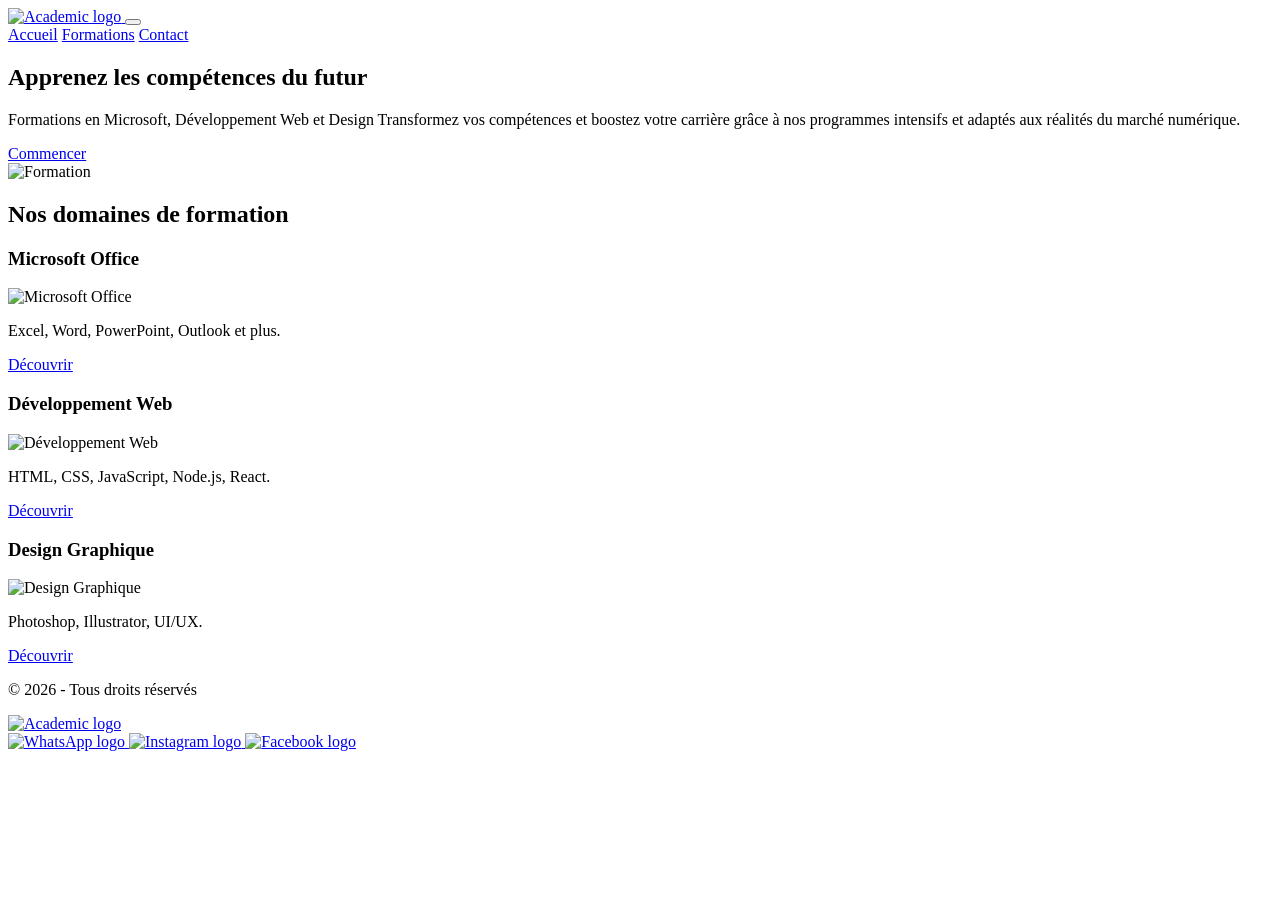
==== index.html @ d9df2029 "Add files via upload" ====
<!DOCTYPE html>
<html lang="fr">
<head>
<meta charset="UTF-8">
<title>Academic</title>
<link rel="stylesheet" href="css/style.css">
<link href="https://fonts.googleapis.com/css2?family=League+Spartan:wght@300;400;500;600;700&display=swap" rel="stylesheet">
</head>

<body>

<header>
<a href="index.html" class="logo">
    <img src="images/Cream_Black_Typography_Loop_Brand_Logo-removebg-preview (1).png" alt="Academic logo">
</a>

    <button class="nav-toggle" aria-label="Ouvrir le menu">
        <span class="hamburger"></span>
    </button>

    <nav>
        <a href="index.html">Accueil</a>
        <a href="formations.html">Formations</a>
        <a href="contact.html">Contact</a>
    </nav>
</header>

<section class="hero">

<div class="hero-content">
<h1 >Apprenez les compétences du futur</h1>

<p>
Formations en Microsoft, Développement Web et Design

Transformez vos compétences et boostez votre carrière grâce à nos programmes 
intensifs et adaptés aux réalités du marché numérique.
</p>

<a href="formations.html" class="btn">Commencer</a>

</div>

<div class="hero-image">
<img src="images/image_1773230010198.jpeg" alt="Formation">
</div>

</section>


<section class="categories">

<h2>Nos domaines de formation</h2>

<div class="cards">

<div class="card">


<h3>Microsoft Office</h3>
<img src="images/file_00000000838871f5baf4f0edb99ecd4b.png" alt="Microsoft Office">
<p>Excel, Word, PowerPoint, Outlook et plus.</p>

<a href="microsoft.html" class="btn">Découvrir</a>
</div>

<div class="card">
    <h3>Développement Web</h3>
<img src="images/HTML.jpg" alt="Développement Web">

<p>HTML, CSS, JavaScript, Node.js, React.</p>
<a href="web.html" class="btn">Découvrir</a>
</div>

<div class="card">
<h3>Design Graphique</h3>
<img src="images/Canva-logo.png" alt="Design Graphique">
<p>Photoshop, Illustrator, UI/UX.</p>
<a href="design.html" class="btn">Découvrir</a>
</div>

</div>

</section>

<footer>

<p>© 2026 - Tous droits réservés</p>
<a href="index.html" class="logo">
    <img src="images/Cream_Black_Typography_Loop_Brand_Logo-removebg-preview (1).png" alt="Academic logo">
</a>

<div class="social-icons">
    <a href="https://wa.me/243818373375" aria-label="WhatsApp" title="WhatsApp" target="_blank" rel="noopener noreferrer">
        <img src="https://cdn.simpleicons.org/whatsapp" alt="WhatsApp logo">
    </a>
    <a href="https://instagram.com/junior.kalubi.14" aria-label="Instagram" title="Instagram" target="_blank" rel="noopener noreferrer">
        <img src="https://cdn.simpleicons.org/instagram" alt="Instagram logo">
    </a>
    <a href="https://facebook.com/juniorkalubi" aria-label="Facebook" title="Facebook" target="_blank" rel="noopener noreferrer">
        <img src="https://cdn.simpleicons.org/facebook" alt="Facebook logo">
    </a>
</div>

</footer>

<script src="js/main.js"></script>

</body>
</html>
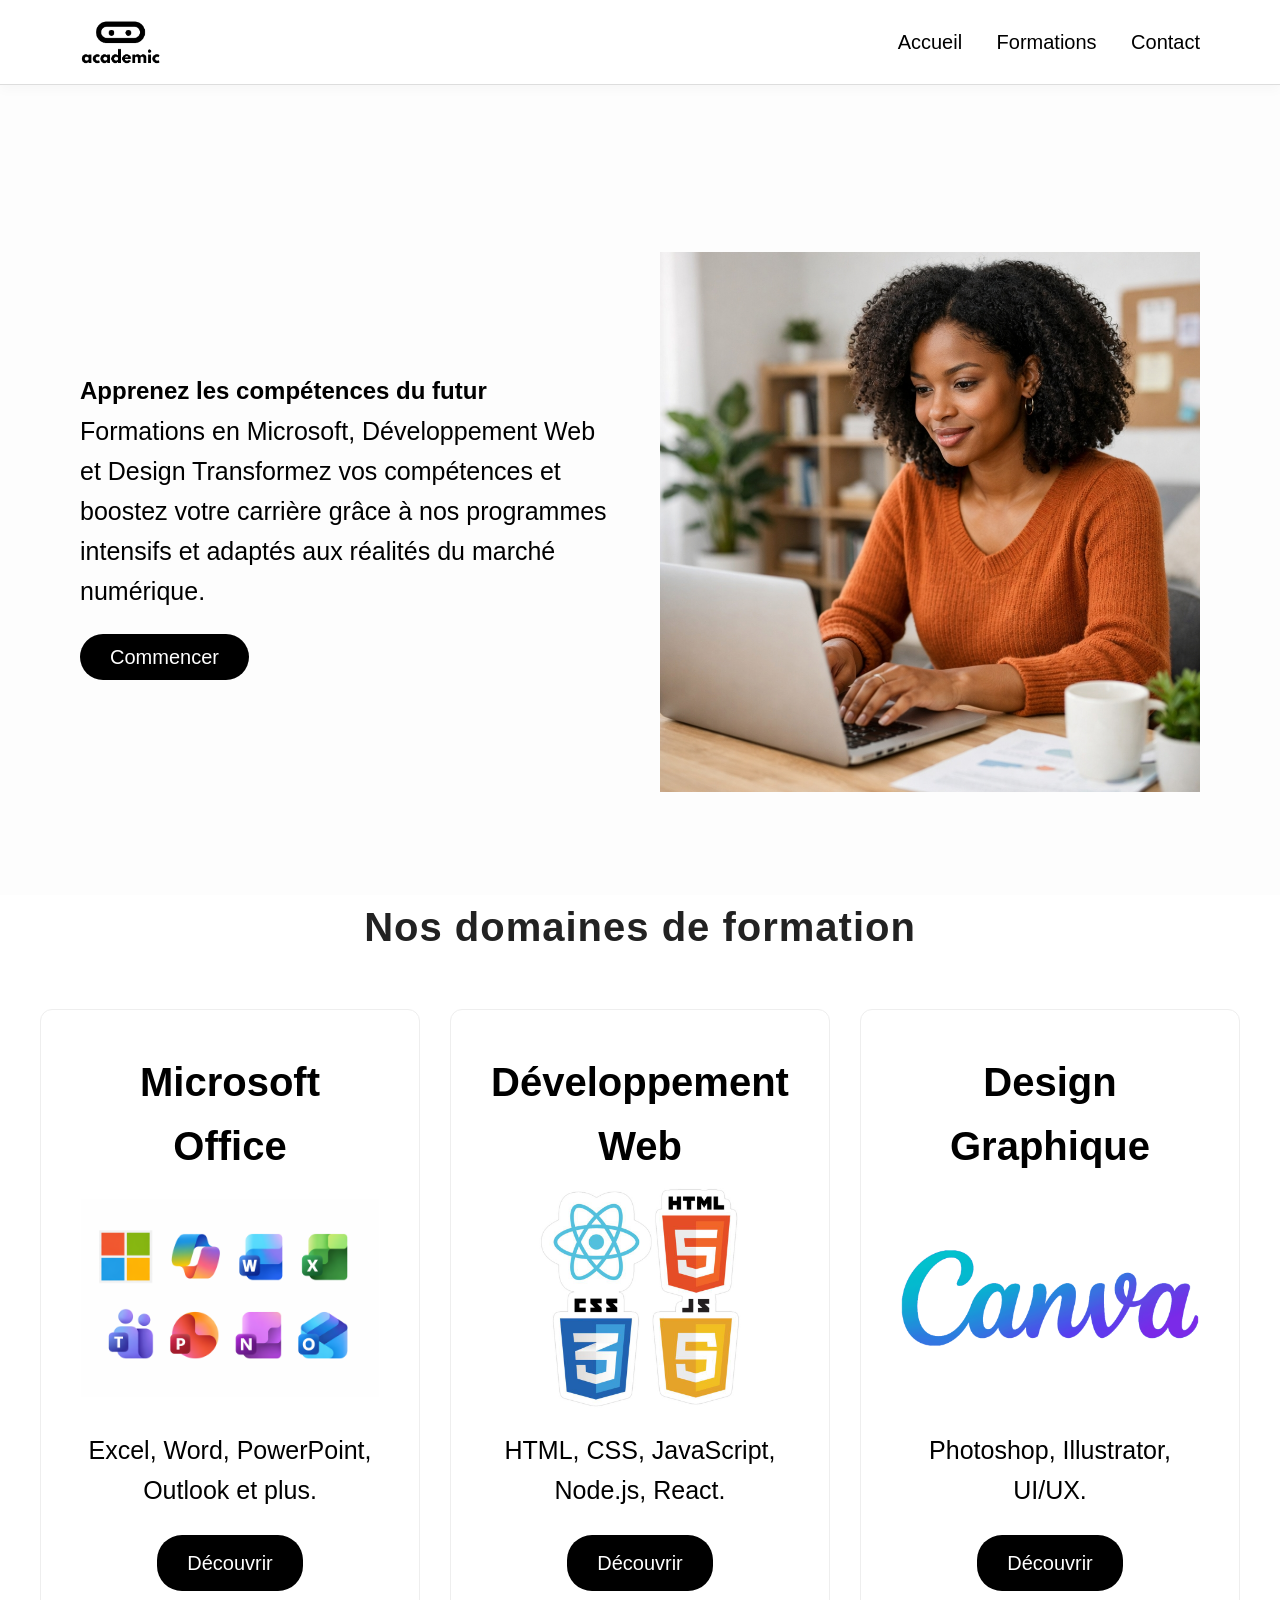
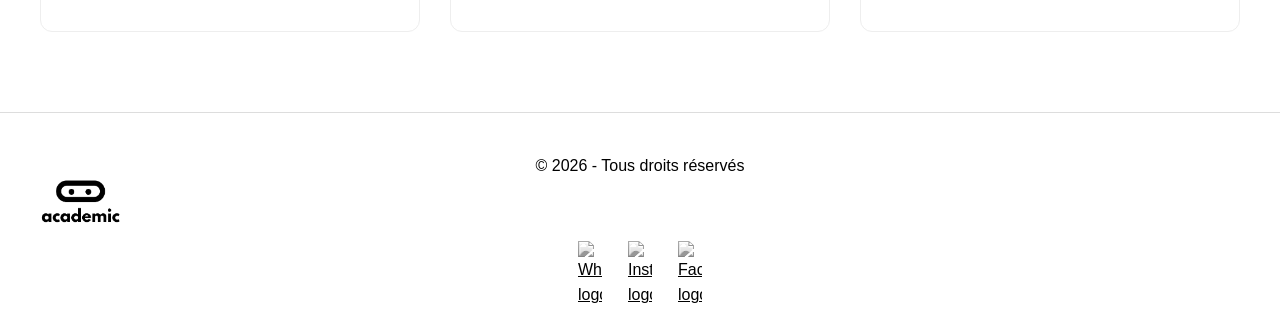
==== commit d8f9429d: "Fix HTML structure and update image path" ====
--- a/index.html
+++ b/index.html
@@ -3,7 +3,7 @@
 <head>
 <meta charset="UTF-8">
 <title>Academic</title>
-<link rel="stylesheet" href="css/style.css">
+<link rel="stylesheet" href="style.css">
 <link href="https://fonts.googleapis.com/css2?family=League+Spartan:wght@300;400;500;600;700&display=swap" rel="stylesheet">
 </head>
 
@@ -11,7 +11,7 @@
 
 <header>
 <a href="index.html" class="logo">
-    <img src="images/Cream_Black_Typography_Loop_Brand_Logo-removebg-preview (1).png" alt="Academic logo">
+    <img src="Cream_Black_Typography_Loop_Brand_Logo-removebg-preview (1).png" alt="Academic logo">
 </a>
 
     <button class="nav-toggle" aria-label="Ouvrir le menu">
@@ -42,7 +42,7 @@
 </div>
 
 <div class="hero-image">
-<img src="images/image_1773230010198.jpeg" alt="Formation">
+<img src="image_1773230010198.jpeg" alt="Formation">
 </div>
 
 </section>
@@ -58,7 +58,7 @@
 
 
 <h3>Microsoft Office</h3>
-<img src="images/file_00000000838871f5baf4f0edb99ecd4b.png" alt="Microsoft Office">
+<img src="file_00000000838871f5baf4f0edb99ecd4b.png" alt="Microsoft Office">
 <p>Excel, Word, PowerPoint, Outlook et plus.</p>
 
 <a href="microsoft.html" class="btn">Découvrir</a>
@@ -66,7 +66,7 @@
 
 <div class="card">
     <h3>Développement Web</h3>
-<img src="images/HTML.jpg" alt="Développement Web">
+<img src="HTML.jpg" alt="Développement Web">
 
 <p>HTML, CSS, JavaScript, Node.js, React.</p>
 <a href="web.html" class="btn">Découvrir</a>
@@ -74,7 +74,7 @@
 
 <div class="card">
 <h3>Design Graphique</h3>
-<img src="images/Canva-logo.png" alt="Design Graphique">
+<img src="Canva-logo.png" alt="Design Graphique">
 <p>Photoshop, Illustrator, UI/UX.</p>
 <a href="design.html" class="btn">Découvrir</a>
 </div>
@@ -87,7 +87,7 @@
 
 <p>© 2026 - Tous droits réservés</p>
 <a href="index.html" class="logo">
-    <img src="images/Cream_Black_Typography_Loop_Brand_Logo-removebg-preview (1).png" alt="Academic logo">
+    <img src="Cream_Black_Typography_Loop_Brand_Logo-removebg-preview (1).png" alt="Academic logo">
 </a>
 
 <div class="social-icons">
@@ -104,7 +104,7 @@
 
 </footer>
 
-<script src="js/main.js"></script>
+<script src="main.js"></script>
 
 </body>
-</html>+</html>
--- a/style.css
+++ b/style.css
@@ -0,0 +1,611 @@
+*{
+margin:0;
+padding:0;
+box-sizing:border-box;
+font-family:'League Spartan',sans-serif;
+}
+
+:root{
+    --header-h:68px;
+}
+
+body{
+font-family:'League Spartan',sans-serif;
+background:white;
+color:black;
+line-height:1.6;
+}
+/* header */
+
+header{
+    display:flex;
+    justify-content:space-between;
+    align-items:center;
+    padding:20px 80px;
+    border-bottom:1px solid #ddd;
+    position:relative;
+    background:rgba(255,255,255,0.98);
+    z-index:50;
+    box-shadow:0 4px 12px rgba(6,10,15,0.03);
+}
+
+/* Menu burger & responsive nav */
+.nav-toggle{
+    display:none;
+    background:transparent;
+    border:none;
+    width:44px;
+    height:44px;
+    align-items:center;
+    justify-content:center;
+    cursor:pointer;
+}
+
+.nav-toggle .hamburger{
+    display:block;
+    width:22px;
+    height:2px;
+    background:#000;
+    position:relative;
+    transition:all .22s ease;
+}
+.nav-toggle .hamburger::before,
+.nav-toggle .hamburger::after{
+    content:'';
+    position:absolute;
+    left:0;
+    width:22px;
+    height:2px;
+    background:#000;
+    transition:all .22s ease;
+}
+.nav-toggle .hamburger::before{top:-7px}
+.nav-toggle .hamburger::after{top:7px}
+
+.nav-toggle.open .hamburger{background:transparent}
+.nav-toggle.open .hamburger::before{transform:rotate(45deg); top:0}
+.nav-toggle.open .hamburger::after{transform:rotate(-45deg); top:0}
+
+@media(max-width:900px){
+    header{padding:14px 20px}
+    nav{display:none; position:absolute; top:68px; right:20px; background:#fff; flex-direction:column; padding:12px 14px; border-radius:10px; box-shadow:0 10px 30px rgba(0,0,0,0.08);}
+    nav.open{display:flex}
+    nav a{margin:8px 0; font-size:18px}
+    .nav-toggle{display:flex}
+
+    /* Hero: texte au-dessus de l'image et image pleine largeur */
+    .hero{
+        display:flex;
+        flex-direction:column;
+        gap:18px;
+        padding:20px 16px 36px;
+        height:auto;
+        align-items:stretch;
+        justify-content:flex-start;
+    }
+
+    .hero-content{width:100%; text-align:center}
+    .hero-image{width:100%;top: 100px;}
+    .hero-image img{width:100%; height:auto; display:block;
+        ; top: 100px; border-radius:10px}
+
+        .categories  h2{
+  font-size: 70px;
+  font-weight: 300;
+  text-align: center;
+  margin-bottom: 50px;    /* Espace généreux avec les cartes */
+  color: #222;
+  position: relative;
+  letter-spacing: 1px;
+}
+
+       .categories {
+  margin-top: 250px;
+}
+}
+
+
+
+.hero h2{
+font-size:70px;
+margin-bottom:20px;
+color:black;
+}
+.logo{
+font-size:28px;
+letter-spacing:3px;
+}
+
+.logo img{
+
+    width: 80px;
+
+    display:block;
+}
+
+nav a{
+margin-left:30px;
+text-decoration:none;
+color:black;
+transition:0.3s;
+font-size: 20px;
+}
+
+nav a:hover{
+opacity:0.5;
+}
+
+/* hero */
+
+.hero{
+    height:90vh;
+    background-color:#2b292902;
+    display:flex;
+    align-items:center;
+    justify-content:space-between;
+    padding:calc(var(--header-h) + 20px) 80px 40px;
+    gap:40px;
+    position:relative;
+}
+
+.hero-content{
+
+flex:1;
+z-index:2;
+
+}
+
+
+
+.hero-image{
+flex:1;
+display:flex;
+align-items:center;
+justify-content:center;
+}
+
+.categories h2 {
+  font-size: 40px;
+  font-weight: 800;
+  text-align: center;
+  margin-bottom: 50px;    /* Espace généreux avec les cartes */
+  color: #222;
+  position: relative;
+  letter-spacing: 1px;
+}
+
+.hero-image img{
+
+max-width:100%;
+height:auto;
+
+}
+
+.hero h2{
+font-size:70px;
+margin-bottom:20px;
+color:black;
+}
+
+.hero p{
+color:black;
+font-size:25px;
+margin-bottom:30px;
+}
+
+.btn{
+background:black;
+color:white;
+padding:12px 30px;
+font-size: 20px;
+text-decoration:none;
+border:none;
+cursor:pointer;
+transition:0.3s;
+border-radius:25px;
+}
+
+.btn:hover{
+background:#333;
+}
+
+/* cards */
+
+.cards{
+display:flex;
+gap:30px;
+justify-content:center;
+margin-top:40px;
+flex-wrap:wrap;
+object-fit: cover;
+
+}
+
+.card{
+border:1px solid #eee;
+padding:40px;
+width:380px;
+transition:0.3s;
+text-align:center;
+border-radius:12px;
+
+}
+
+.card img{
+    width:100%;
+    height:220px;
+    object-fit:cover;
+    margin-bottom:15px;
+    border-radius:8px;
+    object-fit: cover;
+    object-fit: contain
+ 
+}
+.card h3{
+    font-size:40px;
+    margin-bottom:10px;
+    color: black;
+}
+
+.card p{
+    font-size:25px;
+    margin-bottom:15px;
+}
+.card:hover{
+transform:translateY(-10px);
+box-shadow:0 10px 30px rgba(0,0,0,0.1);
+}
+
+.card a{
+display:inline-block;
+margin-top:10px;
+color:white;
+text-decoration:none;
+
+}
+
+/* course */
+
+.course{
+max-width:900px;
+margin:auto;
+padding:80px 20px;
+}
+
+.course ul{
+margin-top:20px;
+}
+
+.course li{
+margin-bottom:10px;
+}
+
+/* footer */
+
+footer{
+text-align:center;
+padding:40px;
+border-top:1px solid #ddd;
+margin-top:80px;
+}
+
+/* Social icons in footer (noir et blanc) */
+footer .social-icons{
+    display:flex;
+    gap:14px;
+    justify-content:center;
+    align-items:center;
+    margin-top:12px;
+}
+
+footer .social-icons a{
+    display:inline-block;
+    width:36px;
+    height:36px;
+    padding:6px;
+    border-radius:8px;
+    transition:transform .14s ease, opacity .14s ease, background .14s ease;
+}
+
+footer .social-icons a img{
+    width:100%;
+    height:auto;
+    display:block;
+    filter:grayscale(100%) contrast(120%); /* rend noir/blanc */
+}
+
+footer .social-icons a:hover{
+    transform:translateY(-4px);
+    opacity:0.9;
+}
+
+@media(max-width:600px){
+    footer .social-icons{gap:10px}
+    footer .social-icons a{width:30px;height:30px;padding:4px}
+}
+
+/* Reduce footer elements on small screens for visibility */
+@media(max-width:480px){
+    footer{padding:18px 12px}
+    footer p{font-size:13px;line-height:1.4}
+    footer .logo img{width:56px}
+    footer .social-icons{gap:8px}
+    footer .social-icons a{width:26px;height:26px;padding:3px;border-radius:6px}
+    footer .social-icons a img{width:100%;height:auto;filter:grayscale(100%) contrast(120%)}
+}
+
+/* Réduire davantage le logo sur très petits écrans */
+@media(max-width:380px){
+    header .logo img{width:44px}
+    footer .logo img{width:40px}
+}
+
+
+.software{
+
+display:grid;
+grid-template-columns:repeat(auto-fit,minmax(200px,1fr));
+gap:40px;
+margin-top:60px;
+
+}
+
+.software-item{
+
+text-align:center;
+transition:0.4s;
+
+}
+
+.software-item img{
+
+width:100px;
+margin-bottom:20px;
+
+}
+
+.software-item:hover{
+
+transform:translateY(-10px);
+
+}
+
+.card,
+.software-item{
+
+opacity:0;
+transform:translateY(40px);
+transition:0.8s;
+
+}
+
+.show{
+
+opacity:1;
+transform:translateY(0);
+
+}
+
+@media(max-width:600px){
+
+nav{
+display:none;
+}
+
+.hero h2{
+
+font-size:32px;
+
+}
+
+.logo{
+
+font-size:22px;
+
+}
+
+.contact-form{
+
+width:90%;
+
+}
+
+}
+
+.cards-form{
+
+display:flex;
+gap:30px;
+flex-direction: column;
+width: 300px;
+font-family:'League Spartan',sans-serif;
+}
+
+
+@media(max-width:900px){
+
+.card{
+
+flex-direction:column;
+text-align:center;
+
+}
+
+.card-img img{
+max-width:100%;
+
+}
+
+}
+
+/* Contact form styles - moderne et élégant */
+.contact{
+    display:flex;
+    align-items:center;
+    justify-content:center;
+    padding:80px 20px;
+    background: linear-gradient(135deg, #fbfdff 0%, #ffffff 100%);
+}
+
+.contact h2{
+    font-size:32px;
+    margin-bottom:18px;
+    color:#0f172a;
+    text-align:center;
+}
+
+.contact-form{
+    width:560px;
+    max-width:95%;
+    background: #ffffff;
+    padding:36px;
+    border-radius:16px;
+    box-shadow: 0 10px 30px rgba(18,38,63,0.06);
+    display:flex;
+    flex-direction:column;
+    gap:14px;
+    border: 1px solid rgba(15,23,42,0.04);
+}
+
+.contact-form input,
+.contact-form textarea{
+    width:100%;
+    padding:14px 16px;
+    border-radius:10px;
+    border:1px solid #e6e9ef;
+    background:transparent;
+    font-size:16px;
+    color:#071033;
+    transition: border-color .18s ease, box-shadow .18s ease, transform .12s ease;
+}
+
+.contact-form textarea{
+    min-height:140px;
+    resize:vertical;
+}
+
+.contact-form input::placeholder,
+.contact-form textarea::placeholder{
+    color:#98a4b2;
+}
+
+.contact-form input:focus,
+.contact-form textarea:focus{
+    outline:none;
+    border-color:#7c3aed;
+    box-shadow:0 8px 30px rgba(124,58,237,0.12);
+    transform:translateY(-1px);
+}
+
+.contact-form .btn{
+    align-self:flex-end;
+    padding:10px 22px;
+    border-radius:12px;
+    background:#000;
+    border:1px solid #000;
+    color:#fff;
+    font-weight:700;
+    cursor:pointer;
+    box-shadow:0 8px 20px rgba(0,0,0,0.08);
+    transition: transform .16s ease, box-shadow .16s ease, background .12s ease, color .12s ease;
+}
+
+.contact-form .btn:hover{
+    background:#fff;
+    color:#000;
+    border:1px solid #000;
+    box-shadow:0 12px 30px rgba(0,0,0,0.08);
+    transform:translateY(-3px);
+}
+
+.contact-form .btn:focus{
+    outline:none;
+    box-shadow:0 0 0 6px rgba(0,0,0,0.04);
+}
+
+@media(max-width:600px){
+    .contact{padding:40px 18px}
+    .contact-form{padding:22px}
+    .contact h2{font-size:24px}
+    .contact-form .btn{width:100%; align-self:stretch}
+}
+
+.sr-only{
+    position:absolute!important;
+    width:1px;height:1px;padding:0;margin:-1px;overflow:hidden;clip:rect(0 0 0 0);white-space:nowrap;border:0;
+}
+
+/* Spécifique aux pages de cours : augmenter h1, paragraphes et images (Microsoft) */
+.course h1{
+    font-size:48px;
+    line-height:1.04;
+    margin-bottom:18px;
+    color:#0b0b0b;
+    font-weight:700;
+}
+
+.course p{
+    font-size:18px;
+    line-height:1.8;
+    color:#111217;
+    margin-bottom:14px;
+}
+
+.course .software-item img{
+    width:140px;
+    height:auto;
+    display:block;
+    margin:0 auto 10px;
+}
+
+.course .software-item h2{
+    font-size:20px;
+    margin-top:6px;
+}
+
+@media(max-width:900px){
+    .course h1{font-size:40px}
+    .course p{font-size:17px}
+    .course .software-item img{width:120px}
+}
+
+@media(max-width:600px){
+    .course h1{font-size:28px}
+    .course p{font-size:16px}
+    .course .software-item img{width:100px}
+}
+
+/* Styles spécifiques à la page Développement Web */
+.page-web .course h1{
+    font-size:64px;
+    line-height:1.02;
+}
+.page-web .course p{
+    font-size:20px;
+    line-height:1.9;
+}
+.page-web .course h3{
+    font-size:22px;
+    margin-top:12px;
+}
+.page-web .course .software-item h3{
+    font-size:20px;
+}
+.page-web .course .software-item p{
+    font-size:17px;
+}
+.page-web .course .software-item img{
+    width:180px;
+}
+
+@media(max-width:900px){
+    .page-web .course h1{font-size:44px}
+    .page-web .course p{font-size:18px}
+    .page-web .course .software-item img{width:140px}
+}
+
+@media(max-width:600px){
+    .page-web .course h1{font-size:30px}
+    .page-web .course p{font-size:16px}
+    .page-web .course .software-item img{width:110px}
+}
